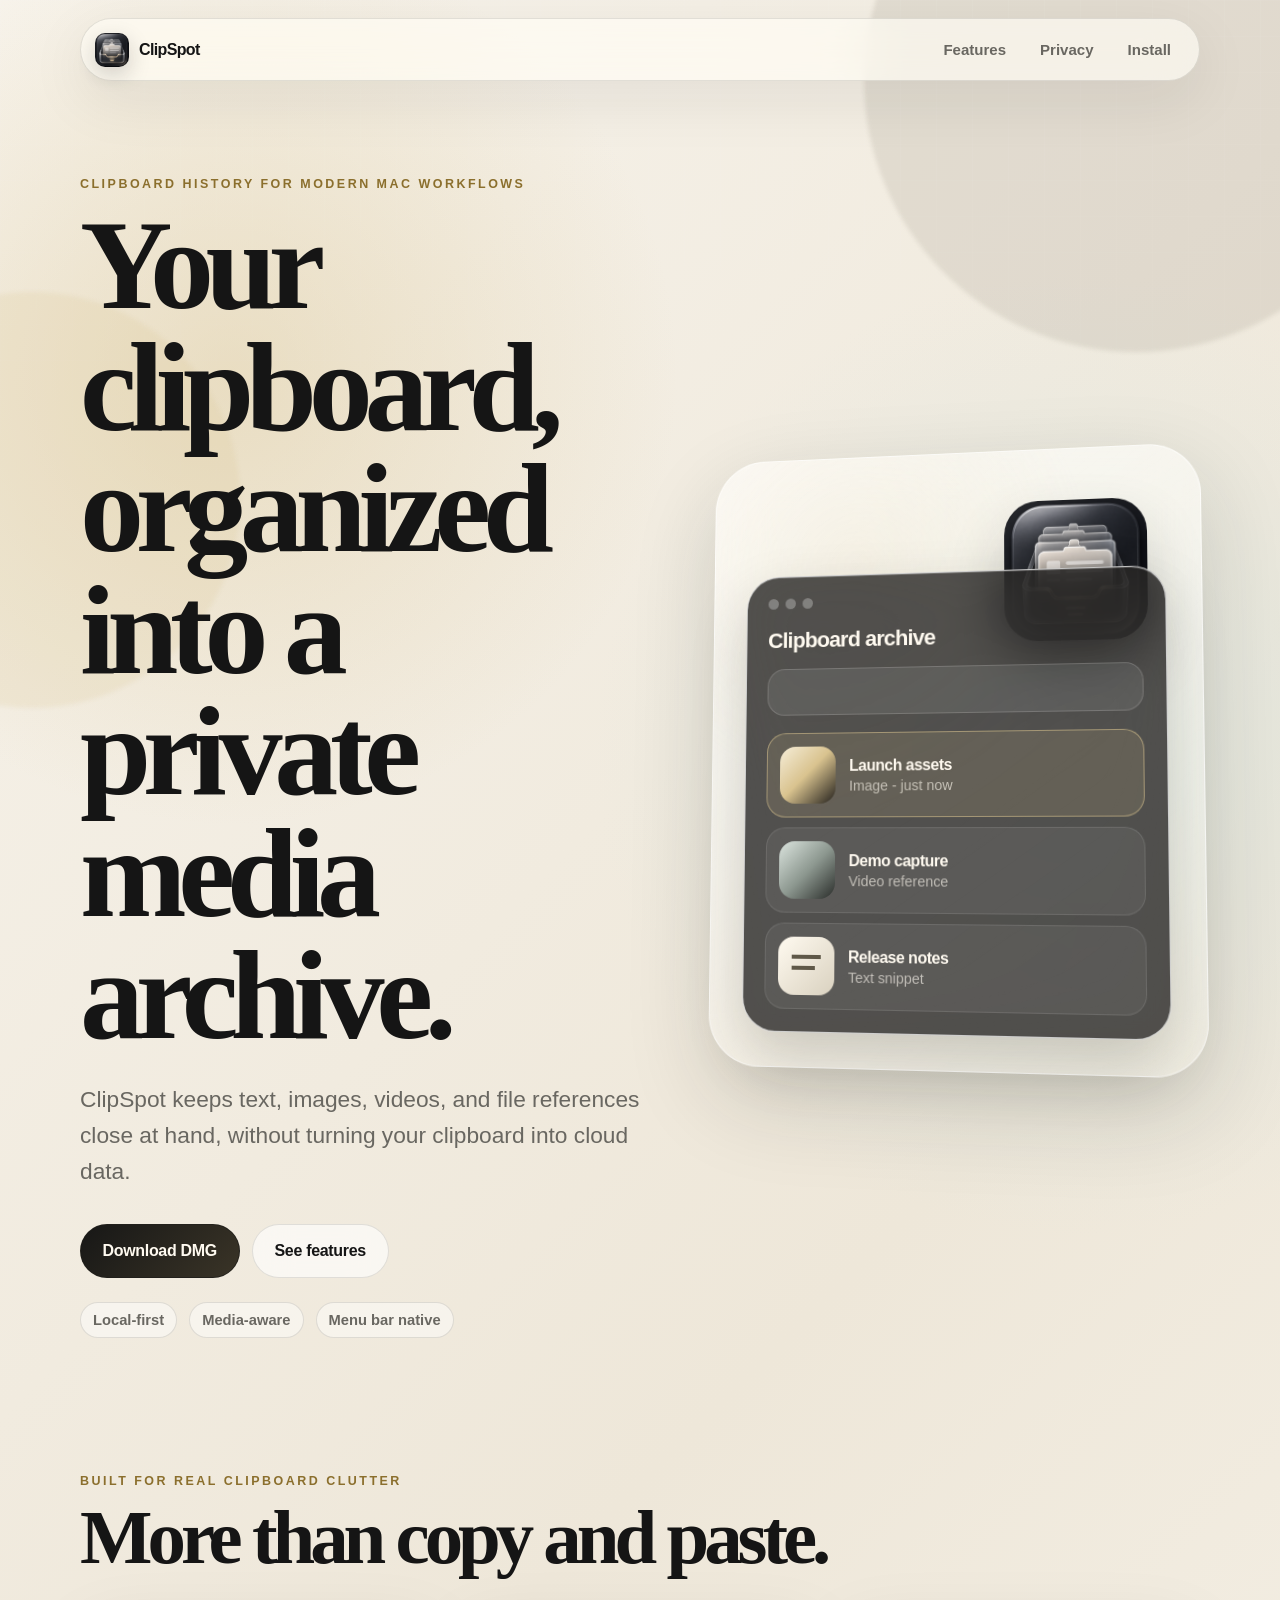
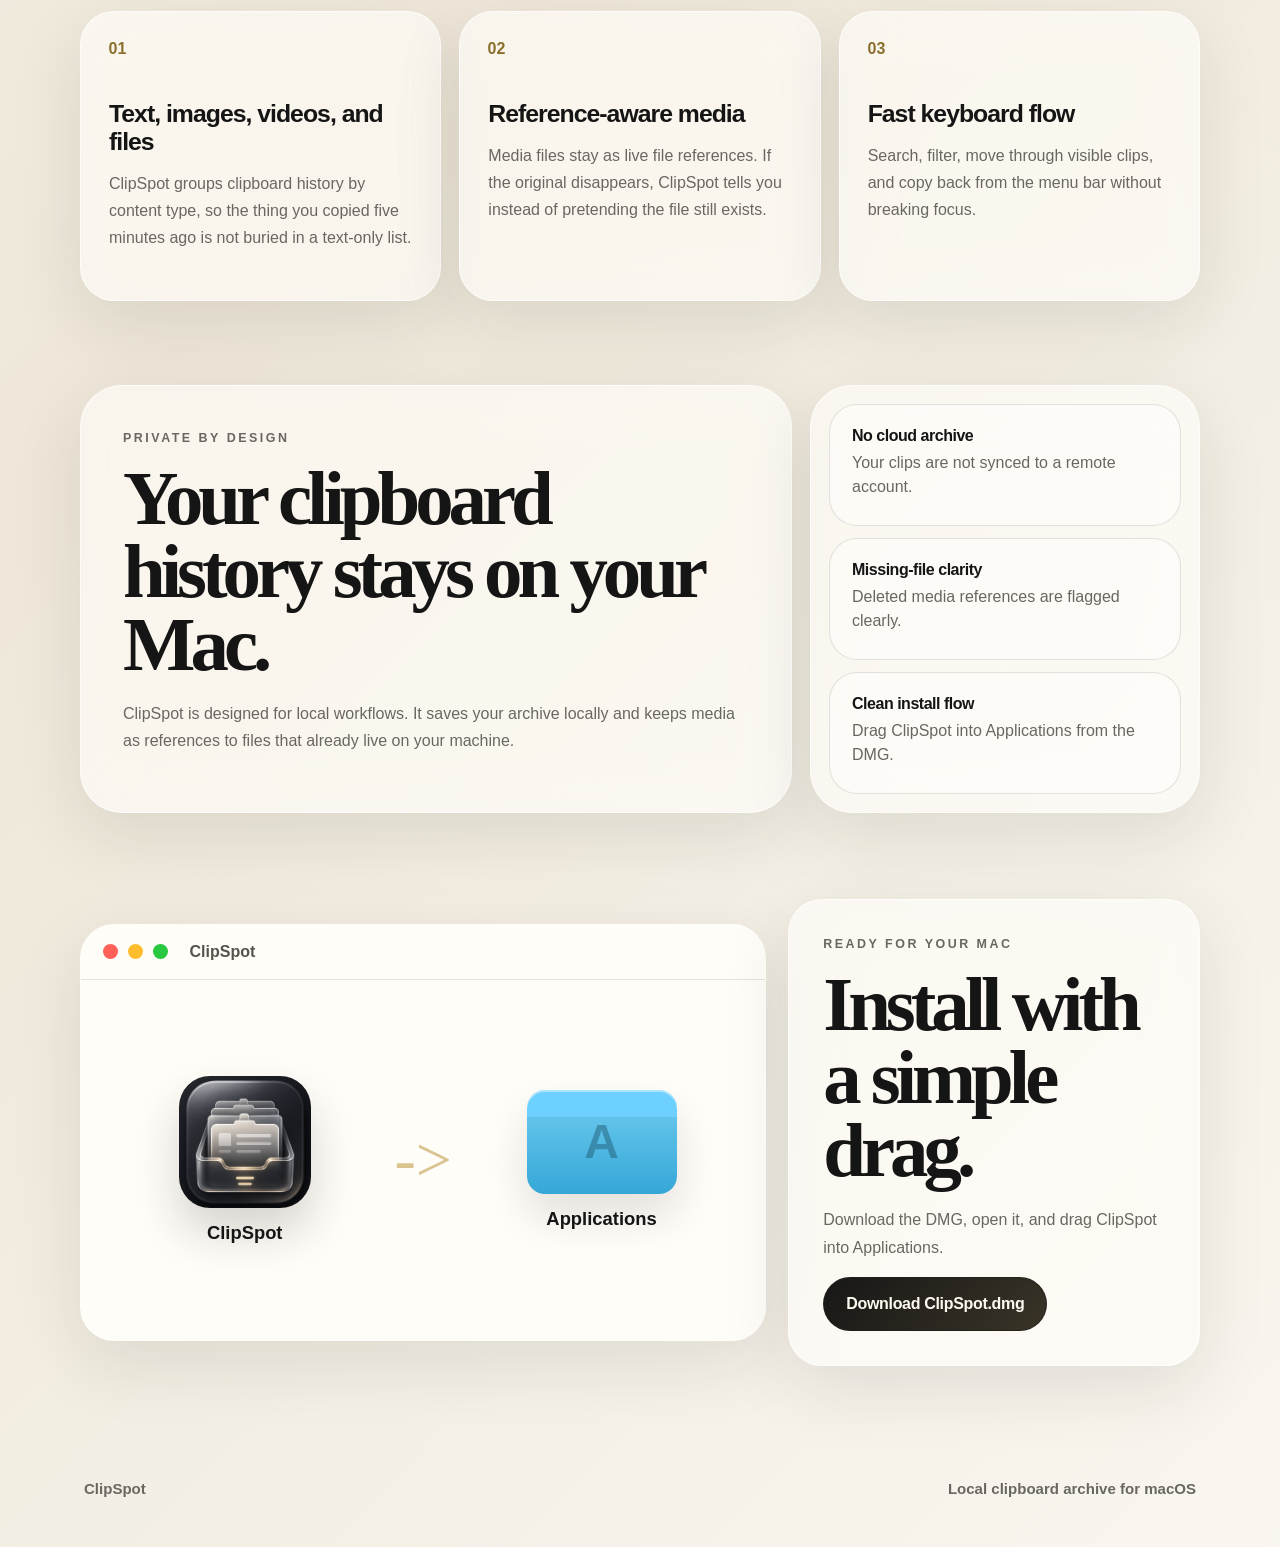
==== ClipSpotWebsite/index.html @ b9cef7b1 "Initial ClipSpot app and website" ====
<!doctype html>
<html lang="en">
  <head>
    <meta charset="utf-8">
    <meta name="viewport" content="width=device-width, initial-scale=1">
    <meta name="description" content="ClipSpot is a modern clipboard archive for Mac that remembers text, images, videos, and file references locally.">
    <title>ClipSpot - Clipboard archive for Mac</title>
    <link rel="stylesheet" href="styles.css">
  </head>
  <body>
    <div class="ambient ambient-one"></div>
    <div class="ambient ambient-two"></div>
    <div class="grain"></div>

    <header class="site-header">
      <a class="brand" href="#top" aria-label="ClipSpot home">
        <img src="assets/clipspot-logo.png" alt="" class="brand-mark">
        <span>ClipSpot</span>
      </a>
      <nav class="nav" aria-label="Primary navigation">
        <a href="#features">Features</a>
        <a href="#privacy">Privacy</a>
        <a href="#install">Install</a>
      </nav>
    </header>

    <main id="top">
      <section class="hero section-shell">
        <div class="hero-copy reveal">
          <p class="eyebrow">Clipboard history for modern Mac workflows</p>
          <h1>Your clipboard, organized into a private media archive.</h1>
          <p class="hero-text">
            ClipSpot keeps text, images, videos, and file references close at hand, without turning your clipboard into cloud data.
          </p>
          <div class="hero-actions">
            <a class="button primary magnetic" href="../ClipboardShelf/dist/ClipSpot.dmg">Download DMG</a>
            <a class="button secondary magnetic" href="#features">See features</a>
          </div>
          <div class="hero-proof">
            <span>Local-first</span>
            <span>Media-aware</span>
            <span>Menu bar native</span>
          </div>
        </div>

        <div class="hero-visual reveal" aria-label="ClipSpot app preview">
          <div class="glass-stage">
            <img src="assets/clipspot-logo.png" alt="ClipSpot app icon" class="app-icon">
            <div class="clipboard-panel">
              <div class="panel-top">
                <span class="dot"></span>
                <span class="dot"></span>
                <span class="dot"></span>
              </div>
              <div class="panel-title">Clipboard archive</div>
              <div class="search-pill"></div>
              <div class="clip-row active">
                <div class="thumb image-thumb"></div>
                <div>
                  <strong>Launch assets</strong>
                  <span>Image - just now</span>
                </div>
              </div>
              <div class="clip-row">
                <div class="thumb video-thumb"></div>
                <div>
                  <strong>Demo capture</strong>
                  <span>Video reference</span>
                </div>
              </div>
              <div class="clip-row">
                <div class="thumb text-thumb"></div>
                <div>
                  <strong>Release notes</strong>
                  <span>Text snippet</span>
                </div>
              </div>
            </div>
          </div>
        </div>
      </section>

      <section class="section-shell feature-grid" id="features" aria-labelledby="features-title">
        <div class="section-heading reveal">
          <p class="eyebrow">Built for real clipboard clutter</p>
          <h2 id="features-title">More than copy and paste.</h2>
        </div>
        <article class="feature-card reveal">
          <span class="card-number">01</span>
          <h3>Text, images, videos, and files</h3>
          <p>ClipSpot groups clipboard history by content type, so the thing you copied five minutes ago is not buried in a text-only list.</p>
        </article>
        <article class="feature-card reveal">
          <span class="card-number">02</span>
          <h3>Reference-aware media</h3>
          <p>Media files stay as live file references. If the original disappears, ClipSpot tells you instead of pretending the file still exists.</p>
        </article>
        <article class="feature-card reveal">
          <span class="card-number">03</span>
          <h3>Fast keyboard flow</h3>
          <p>Search, filter, move through visible clips, and copy back from the menu bar without breaking focus.</p>
        </article>
      </section>

      <section class="privacy section-shell" id="privacy">
        <div class="privacy-card reveal">
          <p class="eyebrow">Private by design</p>
          <h2>Your clipboard history stays on your Mac.</h2>
          <p>
            ClipSpot is designed for local workflows. It saves your archive locally and keeps media as references to files that already live on your machine.
          </p>
        </div>
        <div class="privacy-list reveal">
          <div>
            <strong>No cloud archive</strong>
            <span>Your clips are not synced to a remote account.</span>
          </div>
          <div>
            <strong>Missing-file clarity</strong>
            <span>Deleted media references are flagged clearly.</span>
          </div>
          <div>
            <strong>Clean install flow</strong>
            <span>Drag ClipSpot into Applications from the DMG.</span>
          </div>
        </div>
      </section>

      <section class="install section-shell" id="install">
        <div class="install-window reveal">
          <div class="window-bar">
            <span class="traffic red"></span>
            <span class="traffic yellow"></span>
            <span class="traffic green"></span>
            <span class="window-title">ClipSpot</span>
          </div>
          <div class="install-body">
            <div class="install-item">
              <img src="assets/clipspot-logo.png" alt="ClipSpot app icon">
              <span>ClipSpot</span>
            </div>
            <div class="install-arrow" aria-hidden="true">-></div>
            <div class="install-item folder">
              <div class="folder-shape">A</div>
              <span>Applications</span>
            </div>
          </div>
        </div>
        <div class="install-copy reveal">
          <p class="eyebrow">Ready for your Mac</p>
          <h2>Install with a simple drag.</h2>
          <p>Download the DMG, open it, and drag ClipSpot into Applications.</p>
          <a class="button primary magnetic" href="../ClipboardShelf/dist/ClipSpot.dmg">Download ClipSpot.dmg</a>
        </div>
      </section>
    </main>

    <footer class="site-footer">
      <span>ClipSpot</span>
      <span>Local clipboard archive for macOS</span>
    </footer>

    <script src="script.js"></script>
  </body>
</html>
---- ClipSpotWebsite/styles.css ----
:root {
  --ink: #151515;
  --muted: #696761;
  --paper: #f7f3eb;
  --paper-bright: #fffdf8;
  --glass: rgba(255, 255, 255, 0.58);
  --glass-strong: rgba(255, 255, 255, 0.76);
  --line: rgba(35, 33, 29, 0.12);
  --charcoal: #22211f;
  --champagne: #d9c38f;
  --sand: #ebe0c9;
  --mist: #dce5df;
  --shadow: 0 32px 90px rgba(31, 28, 23, 0.16);
  color-scheme: light;
}

* {
  box-sizing: border-box;
}

html {
  scroll-behavior: smooth;
}

body {
  margin: 0;
  min-height: 100vh;
  color: var(--ink);
  font-family: "Avenir Next", "Trebuchet MS", sans-serif;
  background:
    radial-gradient(circle at 18% 12%, rgba(217, 195, 143, 0.42), transparent 28rem),
    radial-gradient(circle at 84% 24%, rgba(220, 229, 223, 0.72), transparent 30rem),
    linear-gradient(135deg, #f7f3eb 0%, #eee7d9 48%, #f9f6ef 100%);
  overflow-x: hidden;
}

a {
  color: inherit;
  text-decoration: none;
}

.ambient {
  position: fixed;
  border-radius: 999px;
  filter: blur(2px);
  opacity: 0.55;
  pointer-events: none;
  z-index: -2;
}

.ambient-one {
  width: 34rem;
  height: 34rem;
  top: -12rem;
  right: -8rem;
  background: rgba(168, 161, 146, 0.42);
}

.ambient-two {
  width: 26rem;
  height: 26rem;
  left: -11rem;
  bottom: 12rem;
  background: rgba(217, 195, 143, 0.34);
}

.grain {
  position: fixed;
  inset: 0;
  pointer-events: none;
  z-index: -1;
  opacity: 0.17;
  background-image:
    linear-gradient(90deg, rgba(255, 255, 255, 0.35) 1px, transparent 1px),
    linear-gradient(rgba(255, 255, 255, 0.28) 1px, transparent 1px);
  background-size: 36px 36px;
  mask-image: linear-gradient(to bottom, black, transparent 72%);
}

.site-header {
  position: sticky;
  top: 0;
  z-index: 20;
  display: flex;
  align-items: center;
  justify-content: space-between;
  width: min(1120px, calc(100% - 40px));
  margin: 18px auto 0;
  padding: 12px 14px;
  border: 1px solid var(--line);
  border-radius: 999px;
  background: rgba(255, 253, 248, 0.64);
  backdrop-filter: blur(24px) saturate(150%);
  box-shadow: 0 18px 60px rgba(31, 28, 23, 0.08);
}

.brand,
.nav {
  display: flex;
  align-items: center;
}

.brand {
  gap: 10px;
  font-weight: 800;
  letter-spacing: -0.04em;
}

.brand-mark {
  width: 34px;
  height: 34px;
  border-radius: 10px;
  box-shadow: 0 8px 22px rgba(20, 19, 17, 0.18);
}

.nav {
  gap: 6px;
  color: var(--muted);
  font-size: 0.94rem;
  font-weight: 700;
}

.nav a {
  padding: 10px 14px;
  border-radius: 999px;
  transition: background 180ms ease, color 180ms ease;
}

.nav a:hover {
  color: var(--ink);
  background: rgba(255, 255, 255, 0.68);
}

.section-shell {
  width: min(1120px, calc(100% - 40px));
  margin: 0 auto;
}

.hero {
  display: grid;
  grid-template-columns: minmax(0, 1.02fr) minmax(360px, 0.88fr);
  gap: 48px;
  align-items: center;
  padding: 96px 0 82px;
}

.eyebrow {
  margin: 0 0 14px;
  color: #8b6f2d;
  font-size: 0.78rem;
  font-weight: 900;
  letter-spacing: 0.2em;
  text-transform: uppercase;
}

h1,
h2,
h3,
p {
  margin-top: 0;
}

h1,
h2 {
  font-family: "Iowan Old Style", "Georgia", serif;
  line-height: 0.95;
  letter-spacing: -0.065em;
}

h1 {
  max-width: 780px;
  margin-bottom: 26px;
  font-size: clamp(4.3rem, 10vw, 8.8rem);
}

h2 {
  margin-bottom: 18px;
  font-size: clamp(2.8rem, 6vw, 5.8rem);
}

h3 {
  margin-bottom: 14px;
  font-size: 1.55rem;
  letter-spacing: -0.04em;
}

.hero-text {
  max-width: 620px;
  color: var(--muted);
  font-size: clamp(1.14rem, 2vw, 1.42rem);
  line-height: 1.58;
}

.hero-actions,
.hero-proof {
  display: flex;
  flex-wrap: wrap;
  gap: 12px;
  align-items: center;
}

.hero-actions {
  margin-top: 34px;
}

.button {
  position: relative;
  display: inline-flex;
  align-items: center;
  justify-content: center;
  min-height: 54px;
  padding: 0 22px;
  border: 1px solid var(--line);
  border-radius: 999px;
  font-weight: 850;
  letter-spacing: -0.02em;
  overflow: hidden;
  transform: translateZ(0);
  transition: transform 180ms ease, box-shadow 180ms ease, border-color 180ms ease;
}

.button::before {
  content: "";
  position: absolute;
  inset: -90% 0 auto;
  height: 110%;
  background: linear-gradient(120deg, transparent, rgba(255, 255, 255, 0.62), transparent);
  transform: translateX(-130%) rotate(8deg);
  transition: transform 520ms ease;
}

.button:hover {
  transform: translateY(-2px);
  box-shadow: 0 18px 42px rgba(31, 28, 23, 0.16);
}

.button:hover::before {
  transform: translateX(130%) rotate(8deg);
}

.button.primary {
  color: #fffaf0;
  border-color: rgba(32, 31, 28, 0.78);
  background: linear-gradient(135deg, #171716, #3a3427);
}

.button.secondary {
  color: var(--ink);
  background: rgba(255, 255, 255, 0.62);
  backdrop-filter: blur(18px);
}

.hero-proof {
  margin-top: 24px;
  color: var(--muted);
  font-size: 0.92rem;
  font-weight: 800;
}

.hero-proof span {
  padding: 9px 12px;
  border: 1px solid var(--line);
  border-radius: 999px;
  background: rgba(255, 255, 255, 0.46);
}

.hero-visual {
  perspective: 1200px;
}

.glass-stage {
  position: relative;
  min-height: 620px;
  border: 1px solid rgba(255, 255, 255, 0.66);
  border-radius: 52px;
  background:
    linear-gradient(145deg, rgba(255, 255, 255, 0.7), rgba(255, 255, 255, 0.28)),
    radial-gradient(circle at 30% 18%, rgba(217, 195, 143, 0.42), transparent 15rem);
  box-shadow: var(--shadow);
  backdrop-filter: blur(28px) saturate(160%);
  transform: rotateX(4deg) rotateY(-8deg);
}

.app-icon {
  position: absolute;
  top: 52px;
  right: 52px;
  width: 142px;
  border-radius: 34px;
  box-shadow: 0 30px 58px rgba(31, 28, 23, 0.2);
}

.clipboard-panel {
  position: absolute;
  left: 34px;
  right: 34px;
  bottom: 34px;
  padding: 22px;
  border: 1px solid rgba(255, 255, 255, 0.72);
  border-radius: 34px;
  background: rgba(34, 33, 31, 0.78);
  color: #fffaf0;
  box-shadow: inset 0 1px 0 rgba(255, 255, 255, 0.2), 0 26px 60px rgba(31, 28, 23, 0.2);
  backdrop-filter: blur(26px);
}

.panel-top {
  display: flex;
  gap: 7px;
  margin-bottom: 20px;
}

.dot {
  width: 11px;
  height: 11px;
  border-radius: 999px;
  background: rgba(255, 255, 255, 0.28);
}

.panel-title {
  margin-bottom: 16px;
  font-size: 1.4rem;
  font-weight: 900;
  letter-spacing: -0.04em;
}

.search-pill {
  height: 48px;
  margin-bottom: 18px;
  border: 1px solid rgba(255, 255, 255, 0.16);
  border-radius: 18px;
  background: rgba(255, 255, 255, 0.08);
}

.clip-row {
  display: grid;
  grid-template-columns: 58px 1fr;
  gap: 14px;
  align-items: center;
  padding: 13px;
  border: 1px solid rgba(255, 255, 255, 0.1);
  border-radius: 20px;
  background: rgba(255, 255, 255, 0.06);
}

.clip-row + .clip-row {
  margin-top: 10px;
}

.clip-row.active {
  border-color: rgba(217, 195, 143, 0.55);
  background: rgba(217, 195, 143, 0.14);
}

.clip-row strong,
.clip-row span {
  display: block;
}

.clip-row strong {
  letter-spacing: -0.03em;
}

.clip-row span {
  margin-top: 3px;
  color: rgba(255, 250, 240, 0.62);
  font-size: 0.9rem;
}

.thumb {
  width: 58px;
  height: 58px;
  border-radius: 16px;
}

.image-thumb {
  background: linear-gradient(135deg, #f5edd8, #d9c38f 48%, #24211d);
}

.video-thumb {
  background: linear-gradient(135deg, #dce5df, #8c978f 52%, #2a2d2a);
}

.text-thumb {
  background:
    linear-gradient(#5f5848 0 0) 14px 18px / 30px 4px no-repeat,
    linear-gradient(#5f5848 0 0) 14px 29px / 24px 4px no-repeat,
    linear-gradient(135deg, #fffaf0, #d9d1bf);
}

.section-heading {
  grid-column: 1 / -1;
  max-width: 760px;
}

.feature-grid {
  display: grid;
  grid-template-columns: repeat(3, 1fr);
  gap: 18px;
  padding: 54px 0 84px;
}

.feature-card,
.privacy-card,
.privacy-list,
.install-window,
.install-copy {
  border: 1px solid rgba(255, 255, 255, 0.68);
  background: var(--glass);
  box-shadow: 0 22px 70px rgba(31, 28, 23, 0.1);
  backdrop-filter: blur(24px) saturate(150%);
}

.feature-card {
  min-height: 290px;
  padding: 28px;
  border-radius: 34px;
}

.feature-card p,
.privacy-card p,
.install-copy p {
  color: var(--muted);
  line-height: 1.7;
}

.card-number {
  display: inline-flex;
  margin-bottom: 42px;
  color: #8b6f2d;
  font-weight: 900;
}

.privacy {
  display: grid;
  grid-template-columns: minmax(0, 1fr) 390px;
  gap: 18px;
  align-items: stretch;
  padding: 0 0 86px;
}

.privacy-card,
.privacy-list {
  border-radius: 42px;
}

.privacy-card {
  padding: 42px;
}

.privacy-list {
  display: grid;
  gap: 12px;
  padding: 18px;
}

.privacy-list div {
  padding: 22px;
  border: 1px solid var(--line);
  border-radius: 28px;
  background: rgba(255, 255, 255, 0.42);
}

.privacy-list strong,
.privacy-list span {
  display: block;
}

.privacy-list strong {
  margin-bottom: 6px;
  letter-spacing: -0.03em;
}

.privacy-list span {
  color: var(--muted);
  line-height: 1.5;
}

.install {
  display: grid;
  grid-template-columns: minmax(0, 1.25fr) minmax(320px, 0.75fr);
  gap: 22px;
  align-items: center;
  padding: 0 0 92px;
}

.install-window {
  border-radius: 34px;
  overflow: hidden;
  background: var(--paper-bright);
}

.window-bar {
  display: flex;
  align-items: center;
  gap: 10px;
  padding: 18px 22px;
  border-bottom: 1px solid var(--line);
}

.traffic {
  width: 15px;
  height: 15px;
  border-radius: 999px;
}

.red {
  background: #ff6158;
}

.yellow {
  background: #ffbd2d;
}

.green {
  background: #28c840;
}

.window-title {
  margin-left: 12px;
  color: #57534c;
  font-weight: 900;
}

.install-body {
  display: grid;
  grid-template-columns: 1fr auto 1fr;
  gap: 44px;
  align-items: center;
  min-height: 360px;
  padding: 58px;
}

.install-item {
  display: grid;
  justify-items: center;
  gap: 14px;
  font-weight: 850;
  font-size: 1.15rem;
}

.install-item img {
  width: 132px;
  border-radius: 31px;
  box-shadow: 0 24px 46px rgba(31, 28, 23, 0.18);
}

.install-arrow {
  color: var(--champagne);
  font-size: 4rem;
  font-family: "Iowan Old Style", "Georgia", serif;
}

.folder-shape {
  display: grid;
  place-items: center;
  width: 150px;
  height: 104px;
  border-radius: 18px;
  color: rgba(34, 97, 123, 0.52);
  font-size: 3rem;
  font-weight: 900;
  background:
    linear-gradient(180deg, #6ed0ff 0 26%, transparent 26%),
    linear-gradient(180deg, #71cdf0, #35a7d7);
  box-shadow: inset 0 2px 0 rgba(255, 255, 255, 0.42), 0 22px 42px rgba(31, 28, 23, 0.12);
}

.install-copy {
  padding: 34px;
  border-radius: 34px;
}

.site-footer {
  display: flex;
  justify-content: space-between;
  width: min(1120px, calc(100% - 40px));
  margin: 0 auto 28px;
  padding: 22px 4px;
  color: var(--muted);
  font-size: 0.94rem;
  font-weight: 700;
}

.reveal {
  opacity: 0;
  transform: translateY(24px);
  transition: opacity 700ms ease, transform 700ms ease;
}

.reveal.visible {
  opacity: 1;
  transform: translateY(0);
}

@media (max-width: 900px) {
  .site-header {
    align-items: flex-start;
    border-radius: 28px;
  }

  .nav {
    display: none;
  }

  .hero,
  .privacy,
  .install,
  .feature-grid {
    grid-template-columns: 1fr;
  }

  .hero {
    padding-top: 70px;
  }

  .glass-stage {
    min-height: 540px;
    transform: none;
  }

  .feature-card {
    min-height: auto;
  }

  .install-body {
    grid-template-columns: 1fr;
    gap: 26px;
    padding: 38px 24px;
  }

  .install-arrow {
    transform: rotate(90deg);
  }
}

@media (max-width: 560px) {
  .section-shell,
  .site-header,
  .site-footer {
    width: min(100% - 24px, 1120px);
  }

  h1 {
    font-size: 4rem;
  }

  .hero {
    gap: 30px;
  }

  .glass-stage {
    min-height: 500px;
    border-radius: 34px;
  }

  .app-icon {
    top: 28px;
    right: 28px;
    width: 104px;
    border-radius: 24px;
  }

  .clipboard-panel {
    left: 18px;
    right: 18px;
    bottom: 18px;
    border-radius: 26px;
  }

  .site-footer {
    display: grid;
    gap: 8px;
  }
}
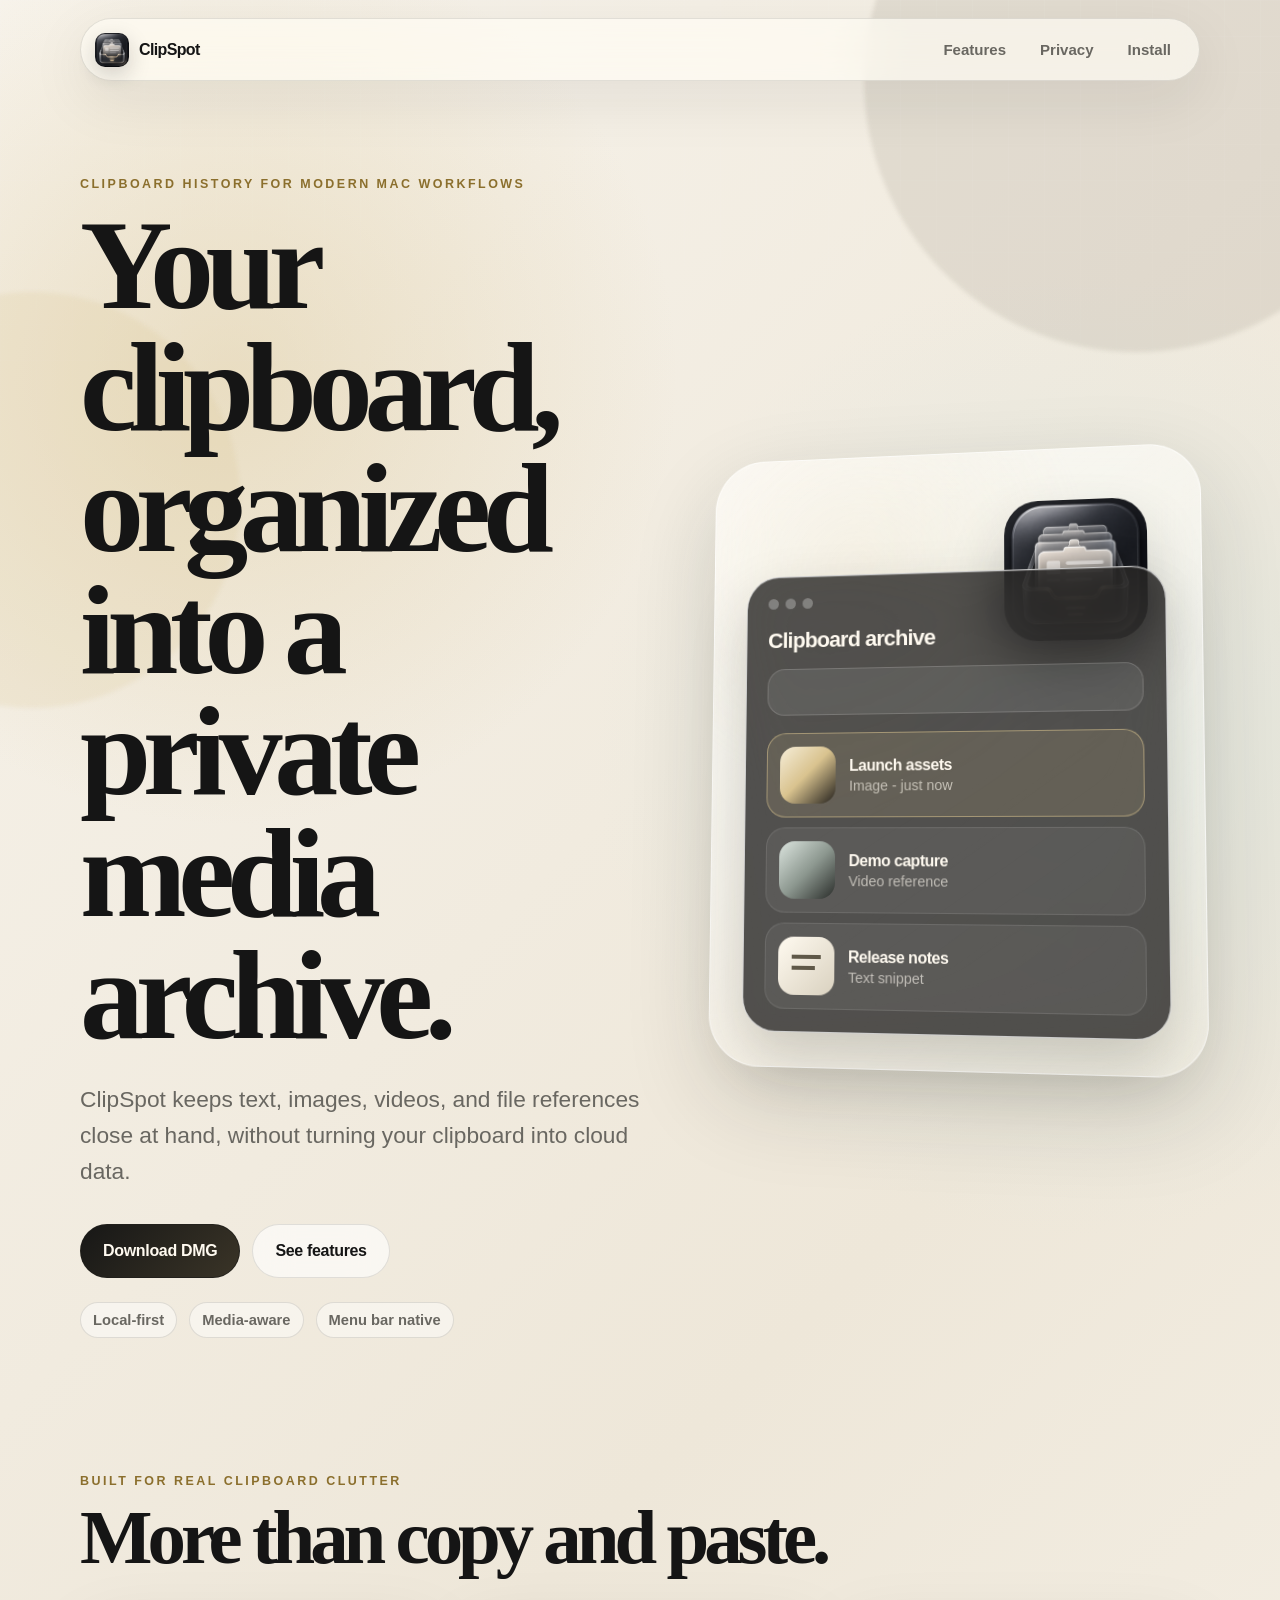
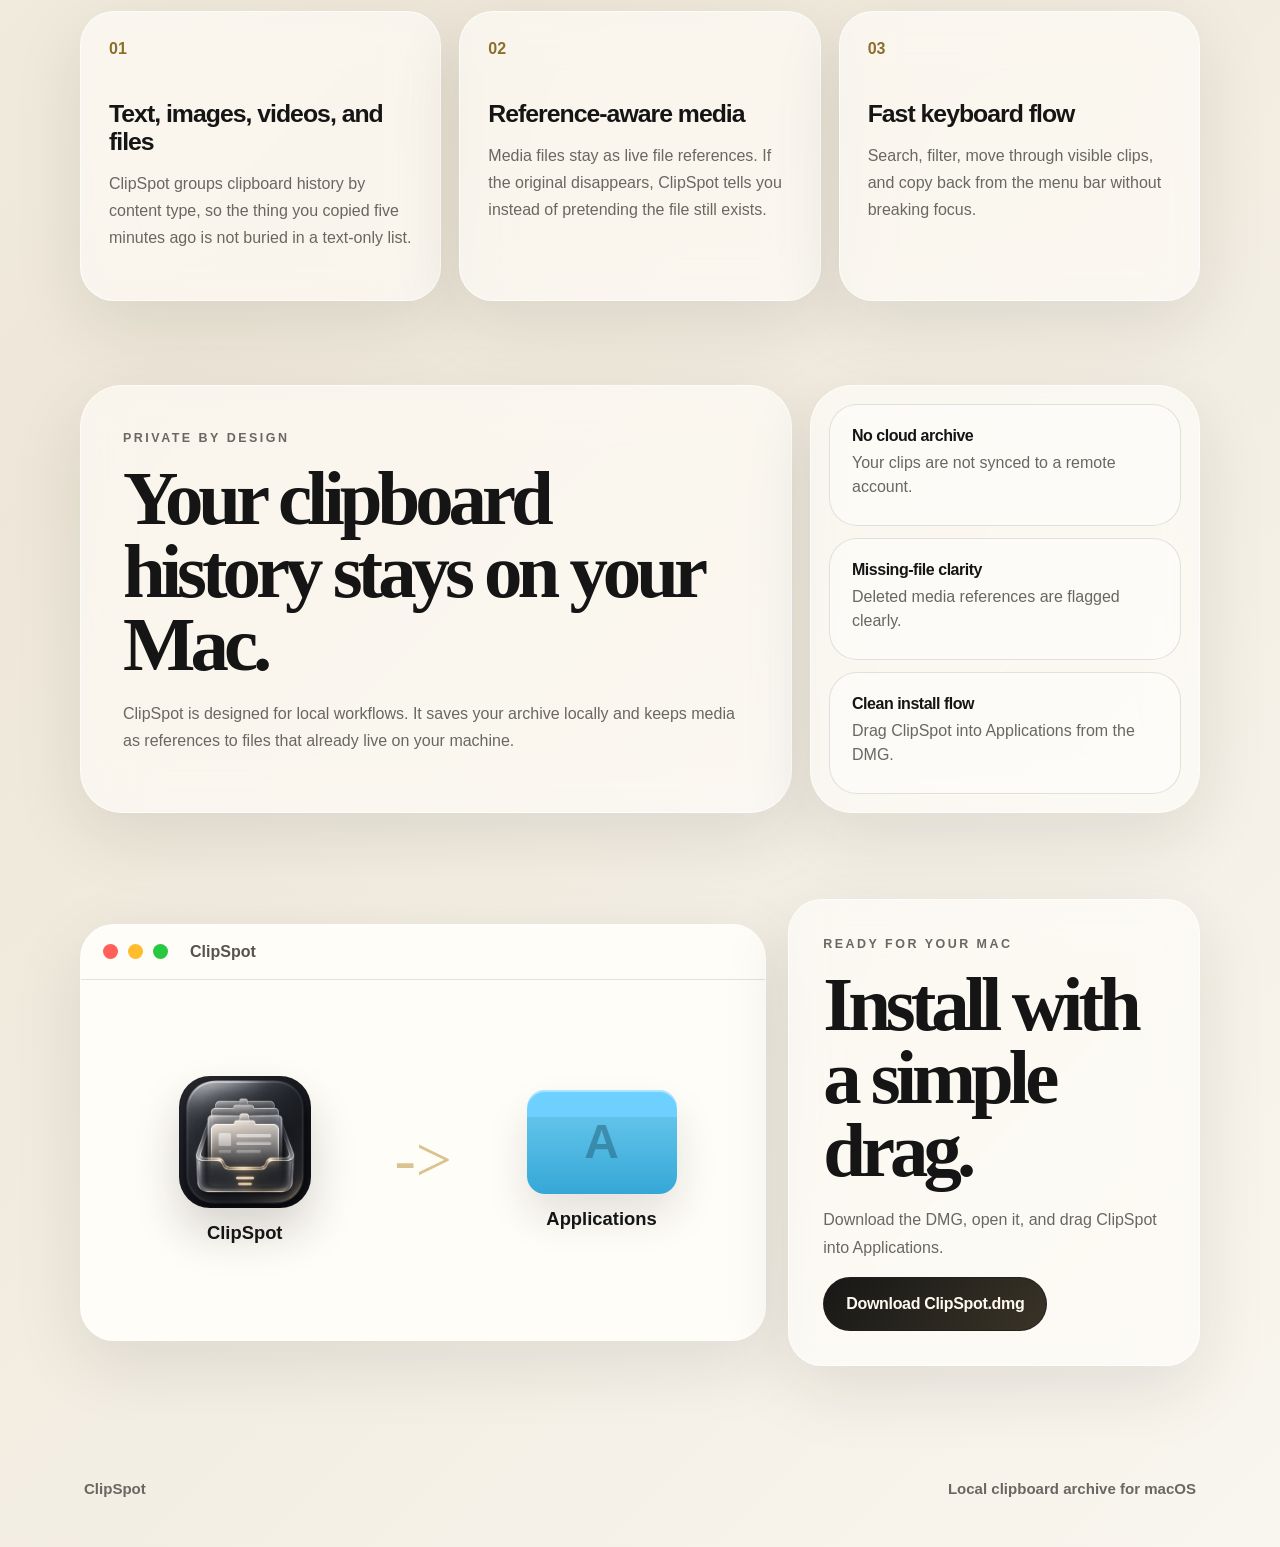
==== commit 7647f3c0: "Add public repo copy and tracked DMG download" ====
--- a/ClipSpotWebsite/index.html
+++ b/ClipSpotWebsite/index.html
@@ -33,7 +33,7 @@
             ClipSpot keeps text, images, videos, and file references close at hand, without turning your clipboard into cloud data.
           </p>
           <div class="hero-actions">
-            <a class="button primary magnetic" href="../ClipboardShelf/dist/ClipSpot.dmg">Download DMG</a>
+            <a class="button primary magnetic" href="https://github.com/rumi7911/ClipSpot/raw/main/downloads/ClipSpot.dmg">Download DMG</a>
             <a class="button secondary magnetic" href="#features">See features</a>
           </div>
           <div class="hero-proof">
@@ -150,7 +150,7 @@
           <p class="eyebrow">Ready for your Mac</p>
           <h2>Install with a simple drag.</h2>
           <p>Download the DMG, open it, and drag ClipSpot into Applications.</p>
-          <a class="button primary magnetic" href="../ClipboardShelf/dist/ClipSpot.dmg">Download ClipSpot.dmg</a>
+          <a class="button primary magnetic" href="https://github.com/rumi7911/ClipSpot/raw/main/downloads/ClipSpot.dmg">Download ClipSpot.dmg</a>
         </div>
       </section>
     </main>
